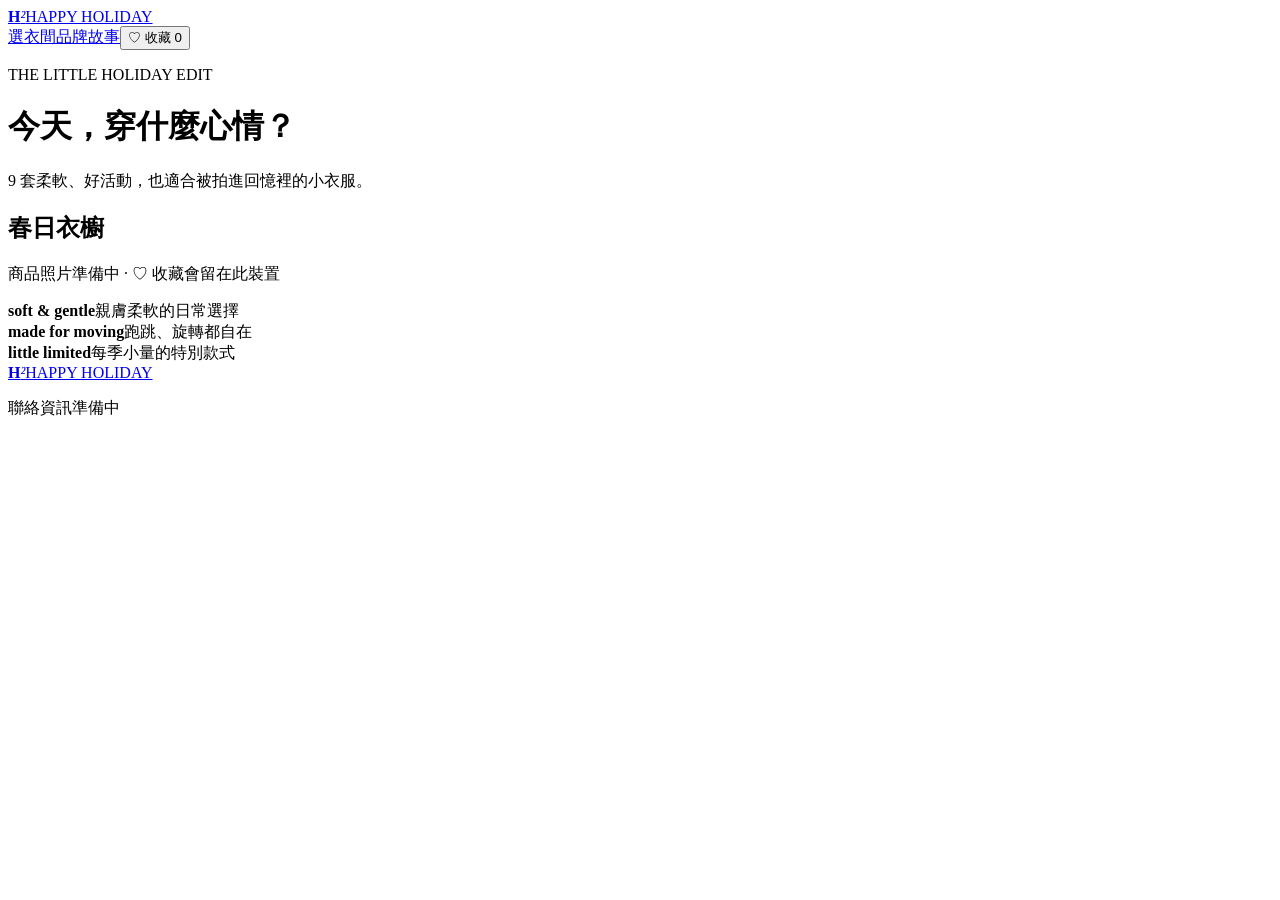
==== shop.html @ aeff5446 "Add shop.html" ====
<!doctype html><html lang="zh-Hant"><head><meta charset="utf-8"><meta name="viewport" content="width=device-width,initial-scale=1"><title>選衣間｜H平方</title><link rel="preconnect" href="https://fonts.googleapis.com"><link rel="preconnect" href="https://fonts.gstatic.com" crossorigin><link href="https://fonts.googleapis.com/css2?family=DM+Sans:wght@400;500;700&family=Lilita+One&family=Noto+Sans+TC:wght@400;500;700&display=swap" rel="stylesheet"><link rel="stylesheet" href="style.css"></head><body><nav class="site-nav"><a class="wordmark" href="index.html"><b>H</b><i>²</i><span>HAPPY HOLIDAY</span></a><div class="nav-links"><a href="shop.html">選衣間</a><a href="story.html">品牌故事</a><button class="bag" id="favCount">♡ 收藏 0</button></div></nav><header class="page-hero"><p class="eyebrow">THE LITTLE HOLIDAY EDIT</p><h1>今天，穿什麼心情？</h1><p>9 套柔軟、好活動，也適合被拍進回憶裡的小衣服。</p></header><main><section class="section"><div class="section-title"><h2>春日衣櫥</h2><p>商品照片準備中 · ♡ 收藏會留在此裝置</p></div><div class="products" id="products"></div></section><section class="benefits"><div><b>soft & gentle</b><span>親膚柔軟的日常選擇</span></div><div><b>made for moving</b><span>跑跳、旋轉都自在</span></div><div><b>little limited</b><span>每季小量的特別款式</span></div></section></main><footer class="footer"><a class="wordmark" href="index.html"><b>H</b><i>²</i><span>HAPPY HOLIDAY</span></a><p>聯絡資訊準備中</p></footer><dialog class="modal" id="detailModal"><div class="modal-inner"><div class="modal-top"><span class="eyebrow">H平方 KIDSWEAR</span><button class="modal-close" aria-label="關閉">×</button></div><h2 id="modalName"></h2><p id="modalDesc"></p><div class="sizes"><span>90</span><span>100</span><span>110</span><span>120</span></div><p class="eyebrow">目前為品牌展示版本，尚未開放線上付款。</p></div></dialog><script src="app.js"></script></body></html>
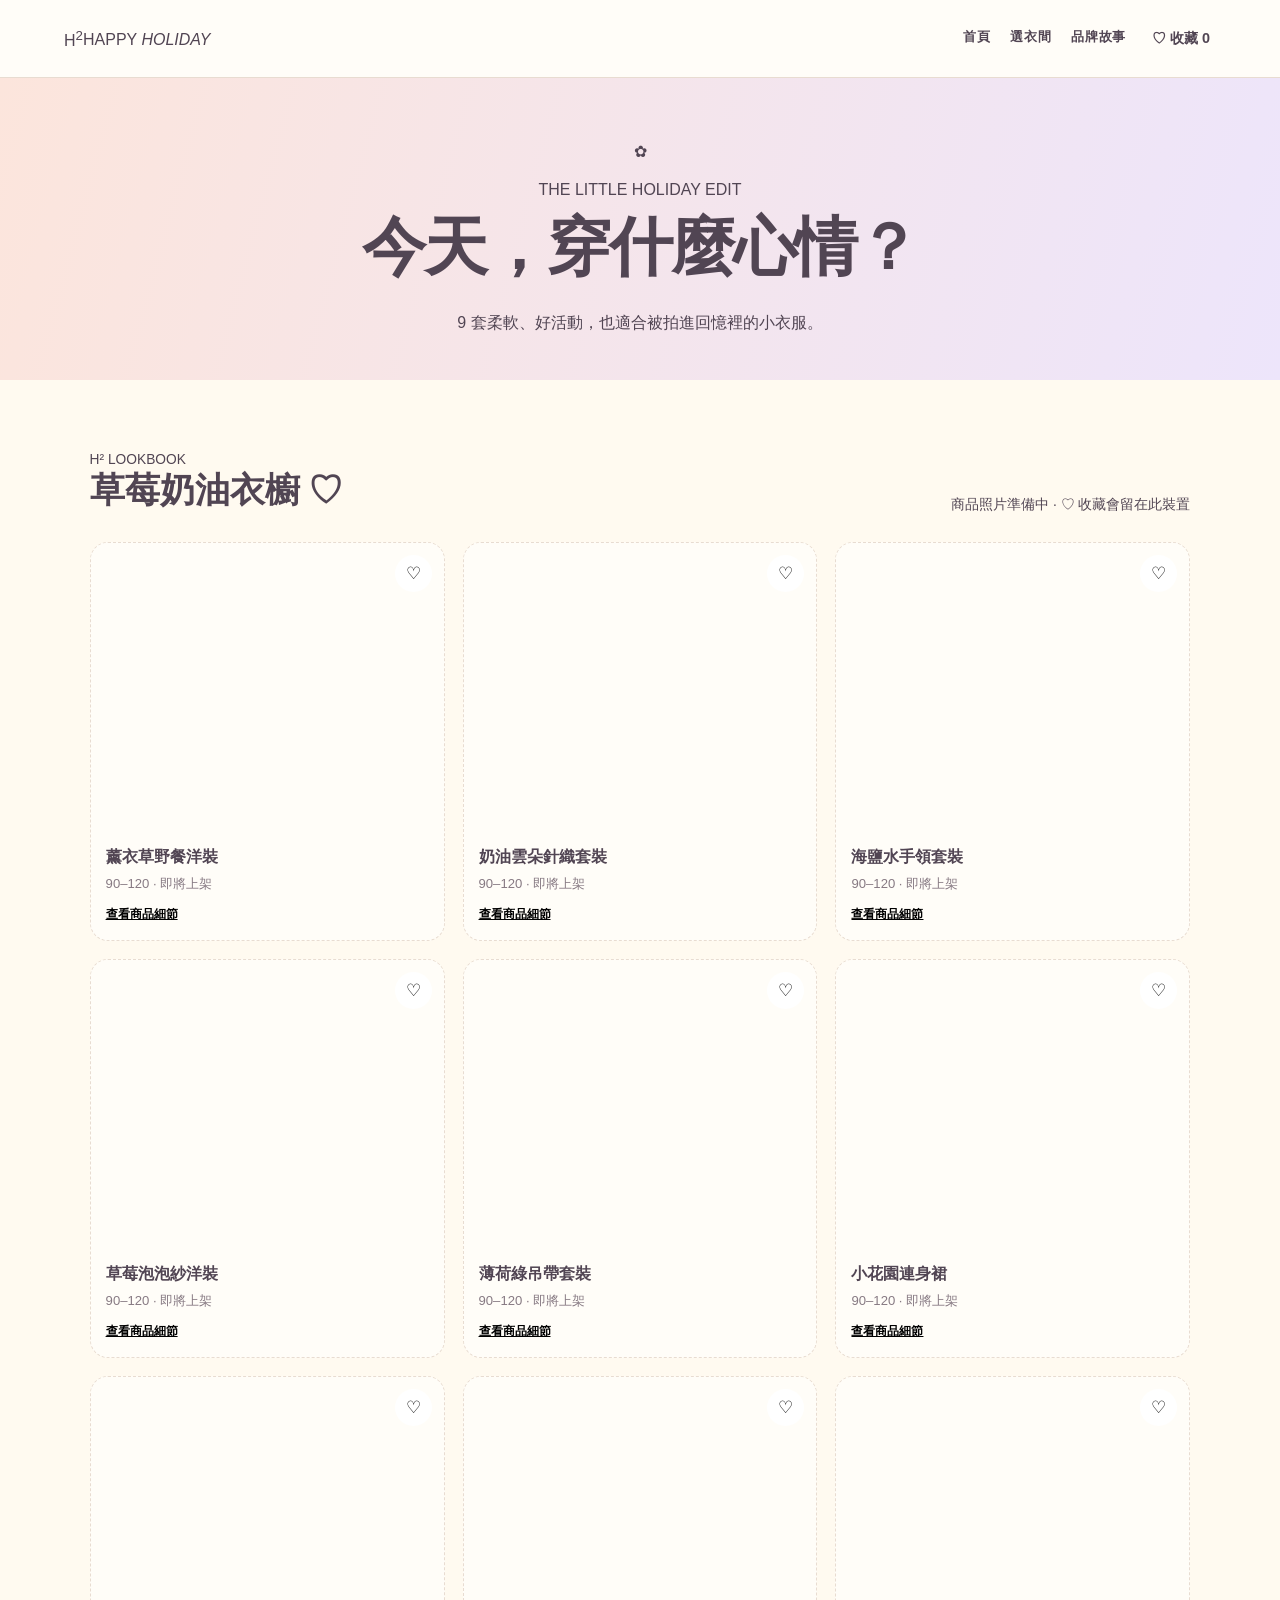
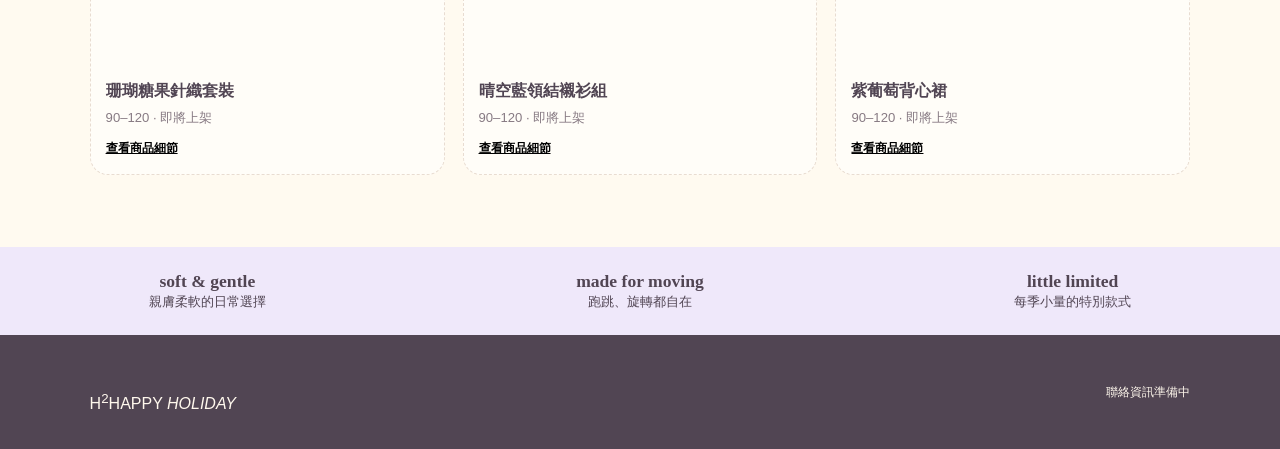
==== commit cd2c7bf3: "Restyle Happy Holiday dressing room" ====
--- a/shop.html
+++ b/shop.html
@@ -1 +1,11 @@
-<!doctype html><html lang="zh-Hant"><head><meta charset="utf-8"><meta name="viewport" content="width=device-width,initial-scale=1"><title>選衣間｜H平方</title><link rel="preconnect" href="https://fonts.googleapis.com"><link rel="preconnect" href="https://fonts.gstatic.com" crossorigin><link href="https://fonts.googleapis.com/css2?family=DM+Sans:wght@400;500;700&family=Lilita+One&family=Noto+Sans+TC:wght@400;500;700&display=swap" rel="stylesheet"><link rel="stylesheet" href="style.css"></head><body><nav class="site-nav"><a class="wordmark" href="index.html"><b>H</b><i>²</i><span>HAPPY HOLIDAY</span></a><div class="nav-links"><a href="shop.html">選衣間</a><a href="story.html">品牌故事</a><button class="bag" id="favCount">♡ 收藏 0</button></div></nav><header class="page-hero"><p class="eyebrow">THE LITTLE HOLIDAY EDIT</p><h1>今天，穿什麼心情？</h1><p>9 套柔軟、好活動，也適合被拍進回憶裡的小衣服。</p></header><main><section class="section"><div class="section-title"><h2>春日衣櫥</h2><p>商品照片準備中 · ♡ 收藏會留在此裝置</p></div><div class="products" id="products"></div></section><section class="benefits"><div><b>soft & gentle</b><span>親膚柔軟的日常選擇</span></div><div><b>made for moving</b><span>跑跳、旋轉都自在</span></div><div><b>little limited</b><span>每季小量的特別款式</span></div></section></main><footer class="footer"><a class="wordmark" href="index.html"><b>H</b><i>²</i><span>HAPPY HOLIDAY</span></a><p>聯絡資訊準備中</p></footer><dialog class="modal" id="detailModal"><div class="modal-inner"><div class="modal-top"><span class="eyebrow">H平方 KIDSWEAR</span><button class="modal-close" aria-label="關閉">×</button></div><h2 id="modalName"></h2><p id="modalDesc"></p><div class="sizes"><span>90</span><span>100</span><span>110</span><span>120</span></div><p class="eyebrow">目前為品牌展示版本，尚未開放線上付款。</p></div></dialog><script src="app.js"></script></body></html>
+<!doctype html>
+<html lang="zh-Hant">
+<head><meta charset="utf-8"><meta name="viewport" content="width=device-width,initial-scale=1"><title>選衣間｜H平方</title><link rel="stylesheet" href="style.css"></head>
+<body>
+  <nav class="site-nav"><a class="logo" href="index.html" aria-label="回到 H平方首頁"><span class="logo-h">H<sup>2</sup></span><span class="logo-type">HAPPY <i>HOLIDAY</i></span></a><div class="nav-links"><a href="index.html">首頁</a><a href="shop.html" aria-current="page">選衣間</a><a href="story.html">品牌故事</a><button class="bag" id="favCount">♡ 收藏 0</button></div></nav>
+  <header class="page-hero strawberry"><span class="hero-doodle">✿</span><p class="kicker">THE LITTLE HOLIDAY EDIT</p><h1>今天，穿什麼心情？</h1><p>9 套柔軟、好活動，也適合被拍進回憶裡的小衣服。</p></header>
+  <main><section class="section collection"><div class="section-title"><div><p class="kicker">H² LOOKBOOK</p><h2>草莓奶油衣櫥 <span>♡</span></h2></div><p>商品照片準備中 · ♡ 收藏會留在此裝置</p></div><div class="products" id="products"></div></section>
+  <section class="benefits"><div><b>soft &amp; gentle</b><span>親膚柔軟的日常選擇</span></div><div><b>made for moving</b><span>跑跳、旋轉都自在</span></div><div><b>little limited</b><span>每季小量的特別款式</span></div></section></main>
+  <footer class="footer"><div class="logo"><span class="logo-h">H<sup>2</sup></span><span class="logo-type">HAPPY <i>HOLIDAY</i></span></div><p>聯絡資訊準備中</p></footer>
+  <dialog class="modal" id="detailModal"><div class="modal-inner"><div class="modal-top"><span class="kicker">H平方 KIDSWEAR</span><button class="modal-close" aria-label="關閉">×</button></div><h2 id="modalName"></h2><p id="modalDesc"></p><div class="sizes"><span>90</span><span>100</span><span>110</span><span>120</span></div><p class="kicker">目前為品牌展示版本，尚未開放線上付款。</p></div></dialog><script src="app.js"></script>
+</body></html>
--- a/style.css
+++ b/style.css
@@ -0,0 +1,19 @@
+:root{--cream:#fffaf0;--ink:#514553;--pink:#f4b8cb;--lav:#cbbde7;--yellow:#f6dfa1;--line:#e8dcd1}*{box-sizing:border-box}body{margin:0;background:var(--cream);color:var(--ink);font-family:'DM Sans','Noto Sans TC',sans-serif}a{color:inherit;text-decoration:none}.home{overflow:hidden}.enter-nav,.site-nav{height:78px;padding:0 5vw;display:flex;align-items:center;justify-content:space-between;position:relative;z-index:4}.wordmark{display:grid;grid-template-columns:auto auto;line-height:.8;font-family:'Lilita One','Noto Sans TC',sans-serif;font-size:2.4rem}.wordmark i{font-style:normal;font-size:1rem;align-self:start}.wordmark span{grid-column:1/3;font-family:'DM Sans',sans-serif;font-size:.58rem;letter-spacing:.24em;margin-top:6px}.mini-link,.nav-links{font-size:.82rem;font-weight:700;letter-spacing:.05em}.candy-stage{height:calc(100svh - 78px);min-height:620px;position:relative;background:radial-gradient(circle at 80% 22%,#fff7ce 0 7%,transparent 7.2%),radial-gradient(circle at 16% 75%,#d6e9ff 0 12%,transparent 12.2%),linear-gradient(122deg,#f8c4d5,#fbe7d8 46%,#d9eff0);isolation:isolate;overflow:hidden}.cloud{position:absolute;border-radius:999px;background:#fff9eea6;filter:blur(1px)}.c1{width:37vw;height:12vw;right:-5vw;top:22%;transform:rotate(-16deg)}.c2{width:24vw;height:9vw;left:21%;bottom:13%;transform:rotate(12deg)}.hero-copy{position:absolute;z-index:2;left:10vw;top:18%;max-width:650px}.eyebrow{font-size:.7rem;letter-spacing:.18em;font-weight:700}.hero-copy h1{font-family:'Lilita One',sans-serif;margin:.25em 0;font-size:clamp(4.8rem,10vw,10rem);line-height:.78;letter-spacing:.015em;color:#fff9ec;text-shadow:4px 5px #d998b1;animation:bob 4s ease-in-out infinite}.hero-copy h1 span{display:block}.hero-copy h1 span+span{margin-left:13%;color:#fff4d4;text-shadow:4px 5px #b79ecf}.entry-buttons{display:flex;gap:13px;flex-wrap:wrap;margin-top:30px}.pill{min-width:170px;padding:15px 18px;border:1px solid #705d70;border-radius:18px;font-size:.98rem;font-weight:700;background:#ffffffa8;box-shadow:4px 5px #ffffff88;transition:.2s}.pill:hover{transform:translateY(-4px) rotate(-1deg)}.pill small{display:block;font-size:.62rem;letter-spacing:.13em;margin-bottom:3px}.pill.primary{background:#6e5a73;color:white;border-color:#6e5a73;box-shadow:4px 5px #b9a5c3}.story-button{background:#ffefb8;border-color:#c5a85c}.pill b{float:right}.float{position:absolute;font-family:'Lilita One',sans-serif;color:#fff6e7;text-shadow:2px 3px #af86a2;animation:drift 5s ease-in-out infinite}.one{font-size:3rem;left:9%;top:14%}.two{font-size:5rem;right:10%;top:12%;color:var(--yellow)}.three{font-size:4rem;left:47%;bottom:17%;color:var(--lav)}.four{font-size:4rem;right:33%;top:20%;color:#f6f0c9}.five{font-size:2.5rem;right:13%;bottom:24%;color:#fff}.mini-card{position:absolute;z-index:2;width:118px;height:118px;padding:25px 15px;border-radius:33px;font:1.45rem/1 'Lilita One',sans-serif;color:#fff9ec;text-align:center;transform:rotate(9deg);box-shadow:10px 12px #8b6e8c22}.card-a{right:19%;bottom:16%;background:#bba5d7}.card-b{right:5%;bottom:30%;background:#edacbd;transform:rotate(-11deg)}.ribbon{position:absolute;bottom:0;width:100%;padding:12px 0;white-space:nowrap;background:#736078;color:white;font-size:.76rem;letter-spacing:.14em;font-weight:bold}.site-nav{border-bottom:1px solid var(--line);background:#fffdf8;position:sticky;top:0;z-index:10}.nav-links{display:flex;gap:20px}.bag{border:0;background:none;color:var(--ink);font:inherit;font-size:.9rem;cursor:pointer}.page-hero{padding:64px 7vw 44px;text-align:center;background:linear-gradient(105deg,#fce5dc,#ede5fb)}.page-hero h1{font:600 clamp(2.6rem,5vw,4.8rem)/1 'Lilita One','Noto Sans TC';margin:0}.page-hero p{margin:15px auto 0;line-height:1.7}.section{padding:72px 7vw}.section-title{display:flex;justify-content:space-between;align-items:end;margin-bottom:28px}.section-title h2{font:600 2.2rem 'Lilita One','Noto Sans TC';margin:0}.section-title p{margin:0;font-size:.86rem}.products{display:grid;grid-template-columns:repeat(3,1fr);gap:18px}.product{background:#fffdf8;border:1px dashed var(--line);border-radius:18px;overflow:hidden;position:relative;transition:.2s}.product:hover{transform:translateY(-5px);box-shadow:0 15px 30px #795c6b20}.product-image{height:290px;background:#fffdf8}.product-info{padding:14px 15px 17px}.product-info h3{font-size:1rem;margin:0 0 7px}.product-info p{font-size:.82rem;margin:0;color:#877a83}.heart{position:absolute;right:12px;top:12px;border:0;background:#fff;border-radius:50%;width:37px;height:37px;font-size:1.05rem;cursor:pointer}.heart.active{background:#f4b8cb;color:white}.detail{margin-top:13px;border:0;background:none;padding:0;font:700 .78rem 'DM Sans','Noto Sans TC';text-decoration:underline;cursor:pointer}.benefits{display:grid;grid-template-columns:repeat(3,1fr);gap:18px;text-align:center;background:#efe8fa}.benefits div{padding:24px}.benefits b{font:600 1.1rem 'Lilita One','Noto Sans TC';display:block}.benefits span{font-size:.8rem}.footer{padding:36px 7vw;display:flex;justify-content:space-between;gap:24px;align-items:flex-end;background:#514553;color:#fff8ed}.footer .wordmark{color:#fff8ed}.footer p{font-size:.78rem}.modal{border:0;border-radius:24px;padding:0;width:min(580px,92vw);background:#fffdf8;color:var(--ink);box-shadow:0 20px 60px #40333f55}.modal::backdrop{background:#51455366}.modal-inner{padding:30px}.modal-top{display:flex;justify-content:space-between}.modal-close{border:0;background:none;font-size:1.5rem;cursor:pointer}.modal h2{font:600 2rem 'Lilita One','Noto Sans TC';margin:12px 0}.sizes{display:flex;gap:8px;margin:18px 0}.sizes span{border:1px solid var(--line);padding:7px 11px;border-radius:7px;font-size:.8rem}@keyframes bob{50%{transform:translateY(-10px) rotate(-1deg)}}@keyframes drift{50%{transform:translateY(-18px) rotate(8deg)}}@media(max-width:700px){.enter-nav,.site-nav{height:66px;padding:0 6vw}.nav-links{gap:12px;font-size:.7rem}.hero-copy{left:7vw;top:12%;max-width:340px}.hero-copy h1{font-size:5.1rem}.one{left:5%;top:8%}.two{right:7%;top:8%}.three{left:10%;bottom:22%}.four{display:none}.five{right:12%;bottom:18%}.mini-card{width:88px;height:88px;padding:19px 8px;font-size:1.1rem;border-radius:25px}.card-a{right:22%;bottom:11%}.card-b{right:4%;bottom:22%}.products{grid-template-columns:repeat(2,1fr);gap:12px}.product-image{height:190px}.section{padding:48px 6vw}.section-title h2{font-size:1.8rem}.benefits{grid-template-columns:1fr}.benefits div{padding:12px}.footer{align-items:flex-start;flex-direction:column}}
+
+
+/* 修正：標題行距與 H² 標誌間距 */
+.page-hero h1{line-height:1.26;letter-spacing:-.035em;padding:.08em 0}
+.wordmark{grid-template-columns:1.02em .26em;column-gap:0;align-items:start;line-height:.82}
+.wordmark b{grid-column:1;grid-row:1;letter-spacing:-.14em}
+.wordmark i{grid-column:2;grid-row:1;align-self:start;margin-left:-.22em;transform:translateY(-.09em);font-size:.76rem}
+.wordmark span{grid-column:1 / 3;grid-row:2;margin-top:6px;white-space:nowrap}
+@media(max-width:700px){.page-hero h1{line-height:1.3;font-size:clamp(2.35rem,11vw,3.4rem)}.wordmark{grid-template-columns:.98em .24em}.wordmark i{margin-left:-.19em}}
+
+
+/* 品牌故事版面 */
+.story{max-width:1080px;margin:0 auto;display:grid;grid-template-columns:minmax(240px,.85fr) minmax(0,1fr);gap:clamp(36px,7vw,76px);align-items:center}
+.story-art{min-height:330px;border-radius:46% 46% 34% 34%;background:radial-gradient(circle at 30% 24%,#fff7ce 0 11%,transparent 11.5%),linear-gradient(145deg,#f3bdce,#cbbde7 58%,#cfe7dd);box-shadow:0 15px 30px #795c6b20}
+.story-copy h1{margin:0 0 20px;font:600 clamp(2.25rem,4vw,3.6rem)/1.12 'Lilita One','Noto Sans TC',sans-serif}
+.story-copy p{font-size:1rem;line-height:1.9;color:#655a65}
+.story-contact{margin-top:25px;padding-top:18px;border-top:1px solid var(--line);font-size:.88rem;line-height:1.8}
+@media(max-width:700px){.story{grid-template-columns:1fr;gap:34px}.story-art{min-height:245px}.story-copy h1{font-size:2.25rem}}
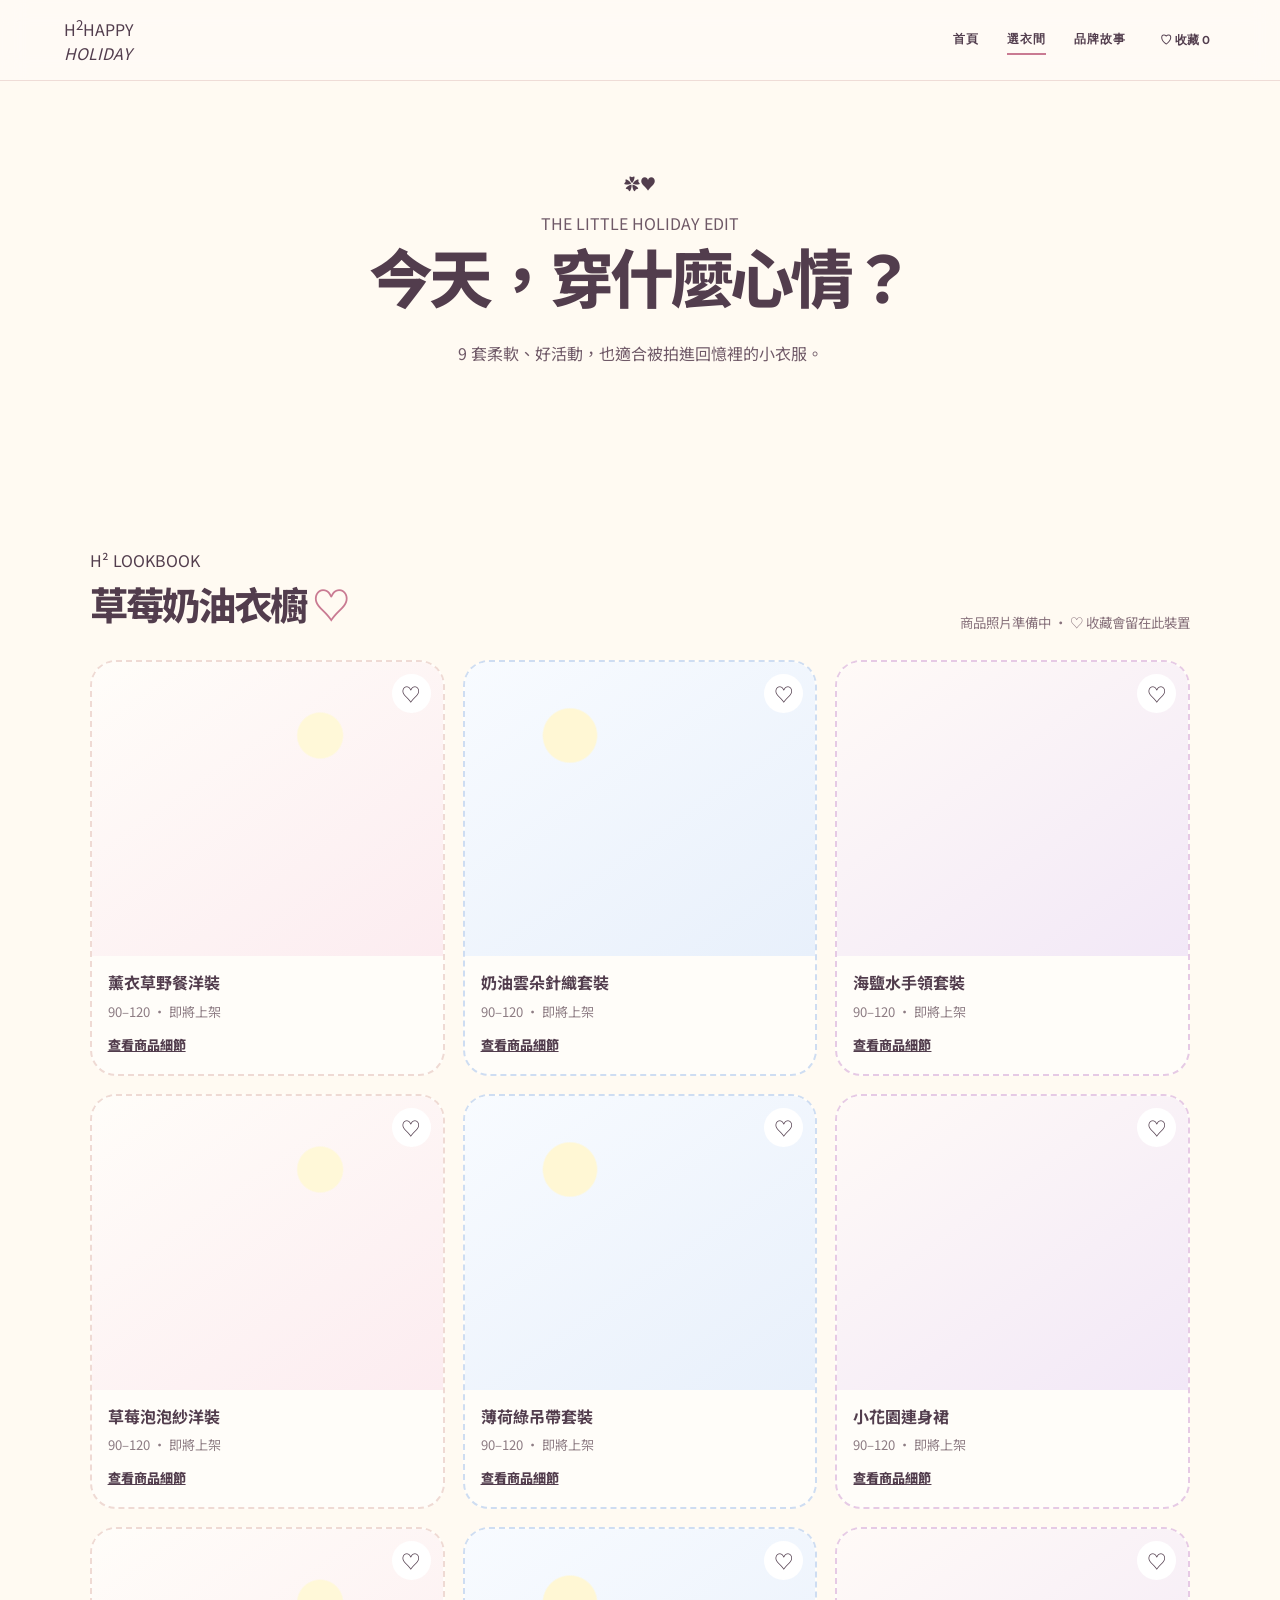
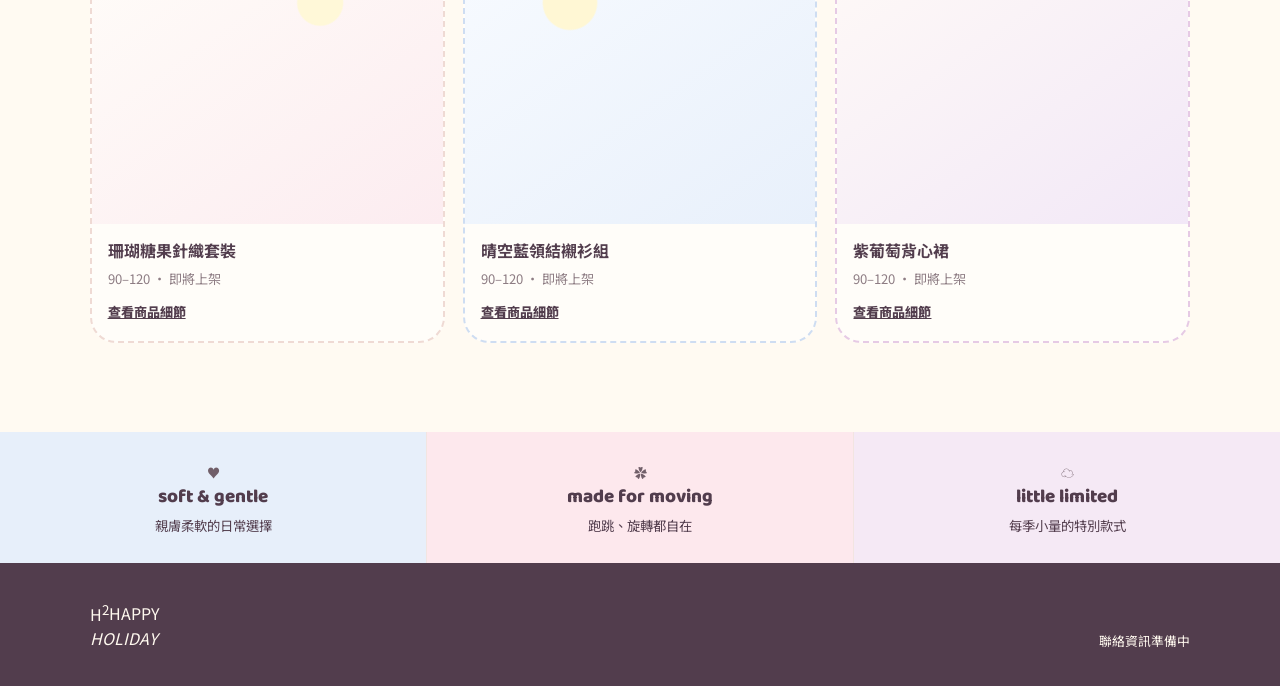
==== commit 44f3c27d: "Redesign dressing room layout" ====
--- a/shop.html
+++ b/shop.html
@@ -2,10 +2,10 @@
 <html lang="zh-Hant">
 <head><meta charset="utf-8"><meta name="viewport" content="width=device-width,initial-scale=1"><title>選衣間｜H平方</title><link rel="stylesheet" href="style.css"></head>
 <body>
-  <nav class="site-nav"><a class="logo" href="index.html" aria-label="回到 H平方首頁"><span class="logo-h">H<sup>2</sup></span><span class="logo-type">HAPPY <i>HOLIDAY</i></span></a><div class="nav-links"><a href="index.html">首頁</a><a href="shop.html" aria-current="page">選衣間</a><a href="story.html">品牌故事</a><button class="bag" id="favCount">♡ 收藏 0</button></div></nav>
-  <header class="page-hero strawberry"><span class="hero-doodle">✿</span><p class="kicker">THE LITTLE HOLIDAY EDIT</p><h1>今天，穿什麼心情？</h1><p>9 套柔軟、好活動，也適合被拍進回憶裡的小衣服。</p></header>
-  <main><section class="section collection"><div class="section-title"><div><p class="kicker">H² LOOKBOOK</p><h2>草莓奶油衣櫥 <span>♡</span></h2></div><p>商品照片準備中 · ♡ 收藏會留在此裝置</p></div><div class="products" id="products"></div></section>
-  <section class="benefits"><div><b>soft &amp; gentle</b><span>親膚柔軟的日常選擇</span></div><div><b>made for moving</b><span>跑跳、旋轉都自在</span></div><div><b>little limited</b><span>每季小量的特別款式</span></div></section></main>
-  <footer class="footer"><div class="logo"><span class="logo-h">H<sup>2</sup></span><span class="logo-type">HAPPY <i>HOLIDAY</i></span></div><p>聯絡資訊準備中</p></footer>
-  <dialog class="modal" id="detailModal"><div class="modal-inner"><div class="modal-top"><span class="kicker">H平方 KIDSWEAR</span><button class="modal-close" aria-label="關閉">×</button></div><h2 id="modalName"></h2><p id="modalDesc"></p><div class="sizes"><span>90</span><span>100</span><span>110</span><span>120</span></div><p class="kicker">目前為品牌展示版本，尚未開放線上付款。</p></div></dialog><script src="app.js"></script>
+<nav class="site-nav"><a class="brand" href="index.html" aria-label="回到 H平方首頁"><span class="brand-h">H<sup>2</sup></span><span class="brand-name">HAPPY<br><i>HOLIDAY</i></span></a><div class="nav-links"><a href="index.html">首頁</a><a href="shop.html" aria-current="page">選衣間</a><a href="story.html">品牌故事</a><button class="bag" id="favCount">♡ 收藏 0</button></div></nav>
+<header class="page-hero"><span class="hero-ornament left">✿</span><span class="hero-ornament right">♥</span><p class="eyebrow">THE LITTLE HOLIDAY EDIT</p><h1>今天，穿什麼心情？</h1><p>9 套柔軟、好活動，也適合被拍進回憶裡的小衣服。</p></header>
+<main><section class="section collection"><div class="section-title"><div><p class="eyebrow">H² LOOKBOOK</p><h2>草莓奶油衣櫥 <span>♡</span></h2></div><p>商品照片準備中 · ♡ 收藏會留在此裝置</p></div><div class="products" id="products"></div></section>
+<section class="benefits"><div><span>♥</span><b>soft &amp; gentle</b><small>親膚柔軟的日常選擇</small></div><div><span>✿</span><b>made for moving</b><small>跑跳、旋轉都自在</small></div><div><span>☁</span><b>little limited</b><small>每季小量的特別款式</small></div></section></main>
+<footer class="footer"><div class="brand"><span class="brand-h">H<sup>2</sup></span><span class="brand-name">HAPPY<br><i>HOLIDAY</i></span></div><p>聯絡資訊準備中</p></footer>
+<dialog class="modal" id="detailModal"><div class="modal-inner"><div class="modal-top"><span class="eyebrow">H平方 KIDSWEAR</span><button class="modal-close" aria-label="關閉">×</button></div><h2 id="modalName"></h2><p id="modalDesc"></p><div class="sizes"><span>90</span><span>100</span><span>110</span><span>120</span></div><p class="eyebrow">目前為品牌展示版本，尚未開放線上付款。</p></div></dialog><script src="app.js"></script>
 </body></html>
--- a/style.css
+++ b/style.css
@@ -1,19 +1,5 @@
-:root{--cream:#fffaf0;--ink:#514553;--pink:#f4b8cb;--lav:#cbbde7;--yellow:#f6dfa1;--line:#e8dcd1}*{box-sizing:border-box}body{margin:0;background:var(--cream);color:var(--ink);font-family:'DM Sans','Noto Sans TC',sans-serif}a{color:inherit;text-decoration:none}.home{overflow:hidden}.enter-nav,.site-nav{height:78px;padding:0 5vw;display:flex;align-items:center;justify-content:space-between;position:relative;z-index:4}.wordmark{display:grid;grid-template-columns:auto auto;line-height:.8;font-family:'Lilita One','Noto Sans TC',sans-serif;font-size:2.4rem}.wordmark i{font-style:normal;font-size:1rem;align-self:start}.wordmark span{grid-column:1/3;font-family:'DM Sans',sans-serif;font-size:.58rem;letter-spacing:.24em;margin-top:6px}.mini-link,.nav-links{font-size:.82rem;font-weight:700;letter-spacing:.05em}.candy-stage{height:calc(100svh - 78px);min-height:620px;position:relative;background:radial-gradient(circle at 80% 22%,#fff7ce 0 7%,transparent 7.2%),radial-gradient(circle at 16% 75%,#d6e9ff 0 12%,transparent 12.2%),linear-gradient(122deg,#f8c4d5,#fbe7d8 46%,#d9eff0);isolation:isolate;overflow:hidden}.cloud{position:absolute;border-radius:999px;background:#fff9eea6;filter:blur(1px)}.c1{width:37vw;height:12vw;right:-5vw;top:22%;transform:rotate(-16deg)}.c2{width:24vw;height:9vw;left:21%;bottom:13%;transform:rotate(12deg)}.hero-copy{position:absolute;z-index:2;left:10vw;top:18%;max-width:650px}.eyebrow{font-size:.7rem;letter-spacing:.18em;font-weight:700}.hero-copy h1{font-family:'Lilita One',sans-serif;margin:.25em 0;font-size:clamp(4.8rem,10vw,10rem);line-height:.78;letter-spacing:.015em;color:#fff9ec;text-shadow:4px 5px #d998b1;animation:bob 4s ease-in-out infinite}.hero-copy h1 span{display:block}.hero-copy h1 span+span{margin-left:13%;color:#fff4d4;text-shadow:4px 5px #b79ecf}.entry-buttons{display:flex;gap:13px;flex-wrap:wrap;margin-top:30px}.pill{min-width:170px;padding:15px 18px;border:1px solid #705d70;border-radius:18px;font-size:.98rem;font-weight:700;background:#ffffffa8;box-shadow:4px 5px #ffffff88;transition:.2s}.pill:hover{transform:translateY(-4px) rotate(-1deg)}.pill small{display:block;font-size:.62rem;letter-spacing:.13em;margin-bottom:3px}.pill.primary{background:#6e5a73;color:white;border-color:#6e5a73;box-shadow:4px 5px #b9a5c3}.story-button{background:#ffefb8;border-color:#c5a85c}.pill b{float:right}.float{position:absolute;font-family:'Lilita One',sans-serif;color:#fff6e7;text-shadow:2px 3px #af86a2;animation:drift 5s ease-in-out infinite}.one{font-size:3rem;left:9%;top:14%}.two{font-size:5rem;right:10%;top:12%;color:var(--yellow)}.three{font-size:4rem;left:47%;bottom:17%;color:var(--lav)}.four{font-size:4rem;right:33%;top:20%;color:#f6f0c9}.five{font-size:2.5rem;right:13%;bottom:24%;color:#fff}.mini-card{position:absolute;z-index:2;width:118px;height:118px;padding:25px 15px;border-radius:33px;font:1.45rem/1 'Lilita One',sans-serif;color:#fff9ec;text-align:center;transform:rotate(9deg);box-shadow:10px 12px #8b6e8c22}.card-a{right:19%;bottom:16%;background:#bba5d7}.card-b{right:5%;bottom:30%;background:#edacbd;transform:rotate(-11deg)}.ribbon{position:absolute;bottom:0;width:100%;padding:12px 0;white-space:nowrap;background:#736078;color:white;font-size:.76rem;letter-spacing:.14em;font-weight:bold}.site-nav{border-bottom:1px solid var(--line);background:#fffdf8;position:sticky;top:0;z-index:10}.nav-links{display:flex;gap:20px}.bag{border:0;background:none;color:var(--ink);font:inherit;font-size:.9rem;cursor:pointer}.page-hero{padding:64px 7vw 44px;text-align:center;background:linear-gradient(105deg,#fce5dc,#ede5fb)}.page-hero h1{font:600 clamp(2.6rem,5vw,4.8rem)/1 'Lilita One','Noto Sans TC';margin:0}.page-hero p{margin:15px auto 0;line-height:1.7}.section{padding:72px 7vw}.section-title{display:flex;justify-content:space-between;align-items:end;margin-bottom:28px}.section-title h2{font:600 2.2rem 'Lilita One','Noto Sans TC';margin:0}.section-title p{margin:0;font-size:.86rem}.products{display:grid;grid-template-columns:repeat(3,1fr);gap:18px}.product{background:#fffdf8;border:1px dashed var(--line);border-radius:18px;overflow:hidden;position:relative;transition:.2s}.product:hover{transform:translateY(-5px);box-shadow:0 15px 30px #795c6b20}.product-image{height:290px;background:#fffdf8}.product-info{padding:14px 15px 17px}.product-info h3{font-size:1rem;margin:0 0 7px}.product-info p{font-size:.82rem;margin:0;color:#877a83}.heart{position:absolute;right:12px;top:12px;border:0;background:#fff;border-radius:50%;width:37px;height:37px;font-size:1.05rem;cursor:pointer}.heart.active{background:#f4b8cb;color:white}.detail{margin-top:13px;border:0;background:none;padding:0;font:700 .78rem 'DM Sans','Noto Sans TC';text-decoration:underline;cursor:pointer}.benefits{display:grid;grid-template-columns:repeat(3,1fr);gap:18px;text-align:center;background:#efe8fa}.benefits div{padding:24px}.benefits b{font:600 1.1rem 'Lilita One','Noto Sans TC';display:block}.benefits span{font-size:.8rem}.footer{padding:36px 7vw;display:flex;justify-content:space-between;gap:24px;align-items:flex-end;background:#514553;color:#fff8ed}.footer .wordmark{color:#fff8ed}.footer p{font-size:.78rem}.modal{border:0;border-radius:24px;padding:0;width:min(580px,92vw);background:#fffdf8;color:var(--ink);box-shadow:0 20px 60px #40333f55}.modal::backdrop{background:#51455366}.modal-inner{padding:30px}.modal-top{display:flex;justify-content:space-between}.modal-close{border:0;background:none;font-size:1.5rem;cursor:pointer}.modal h2{font:600 2rem 'Lilita One','Noto Sans TC';margin:12px 0}.sizes{display:flex;gap:8px;margin:18px 0}.sizes span{border:1px solid var(--line);padding:7px 11px;border-radius:7px;font-size:.8rem}@keyframes bob{50%{transform:translateY(-10px) rotate(-1deg)}}@keyframes drift{50%{transform:translateY(-18px) rotate(8deg)}}@media(max-width:700px){.enter-nav,.site-nav{height:66px;padding:0 6vw}.nav-links{gap:12px;font-size:.7rem}.hero-copy{left:7vw;top:12%;max-width:340px}.hero-copy h1{font-size:5.1rem}.one{left:5%;top:8%}.two{right:7%;top:8%}.three{left:10%;bottom:22%}.four{display:none}.five{right:12%;bottom:18%}.mini-card{width:88px;height:88px;padding:19px 8px;font-size:1.1rem;border-radius:25px}.card-a{right:22%;bottom:11%}.card-b{right:4%;bottom:22%}.products{grid-template-columns:repeat(2,1fr);gap:12px}.product-image{height:190px}.section{padding:48px 6vw}.section-title h2{font-size:1.8rem}.benefits{grid-template-columns:1fr}.benefits div{padding:12px}.footer{align-items:flex-start;flex-direction:column}}
-
-
-/* 修正：標題行距與 H² 標誌間距 */
-.page-hero h1{line-height:1.26;letter-spacing:-.035em;padding:.08em 0}
-.wordmark{grid-template-columns:1.02em .26em;column-gap:0;align-items:start;line-height:.82}
-.wordmark b{grid-column:1;grid-row:1;letter-spacing:-.14em}
-.wordmark i{grid-column:2;grid-row:1;align-self:start;margin-left:-.22em;transform:translateY(-.09em);font-size:.76rem}
-.wordmark span{grid-column:1 / 3;grid-row:2;margin-top:6px;white-space:nowrap}
-@media(max-width:700px){.page-hero h1{line-height:1.3;font-size:clamp(2.35rem,11vw,3.4rem)}.wordmark{grid-template-columns:.98em .24em}.wordmark i{margin-left:-.19em}}
-
-
-/* 品牌故事版面 */
-.story{max-width:1080px;margin:0 auto;display:grid;grid-template-columns:minmax(240px,.85fr) minmax(0,1fr);gap:clamp(36px,7vw,76px);align-items:center}
-.story-art{min-height:330px;border-radius:46% 46% 34% 34%;background:radial-gradient(circle at 30% 24%,#fff7ce 0 11%,transparent 11.5%),linear-gradient(145deg,#f3bdce,#cbbde7 58%,#cfe7dd);box-shadow:0 15px 30px #795c6b20}
-.story-copy h1{margin:0 0 20px;font:600 clamp(2.25rem,4vw,3.6rem)/1.12 'Lilita One','Noto Sans TC',sans-serif}
-.story-copy p{font-size:1rem;line-height:1.9;color:#655a65}
-.story-contact{margin-top:25px;padding-top:18px;border-top:1px solid var(--line);font-size:.88rem;line-height:1.8}
-@media(max-width:700px){.story{grid-template-columns:1fr;gap:34px}.story-art{min-height:245px}.story-copy h1{font-size:2.25rem}}
+@import url('https://fonts.googleapis.com/css2?family=Baloo+2:wght@500;600;700;800&family=DM+Sans:wght@500;700&family=Noto+Sans+TC:wght@400;500;700&display=swap');
+:root{--cream:#fffaf2;--milk:#fff7f2;--pink:#f2afbc;--blush:#e7a2b3;--rose:#c97a92;--wine:#9e182b;--blue:#bed0ee;--blue-deep:#92afd6;--ink:#523d4d;--line:#efdcd7;--lav:#d8c8e7}*{box-sizing:border-box}html{font-size:16px}body{margin:0;min-width:320px;overflow-x:hidden;background:var(--cream);color:var(--ink);font-family:'Noto Sans TC',system-ui,sans-serif}a{color:inherit;text-decoration:none}button{font-family:inherit}.topbar,.site-nav{min-height:78px;padding:15px clamp(20px,5vw,80px);display:flex;align-items:center;justify-content:space-between;gap:24px;position:relative;z-index:5}.site-nav{position:sticky;top:0;background:#fffaf6ed;border-bottom:1px solid var(--line);backdrop-filter:blur(12px)}.logo{display:inline-flex;align-items:center;gap:10px;line-height:1;white-space:nowrap}.logo-h{display:inline-block;font:800 2.75rem/.7 'Baloo 2',sans-serif;letter-spacing:-.16em;color:var(--rose)}.logo-h sup{display:inline-block;position:relative;top:-.72em;left:-.14em;font-size:.38em;letter-spacing:0}.logo-type{display:flex;flex-direction:column;font:800 .65rem/1.02 'DM Sans',sans-serif;letter-spacing:.15em;color:var(--ink)}.logo-type i{margin-top:3px;font-style:normal;color:var(--rose)}.season,.nav-links{font:700 .72rem 'DM Sans',sans-serif;letter-spacing:.09em}.nav-links{display:flex;align-items:center;gap:clamp(12px,2.2vw,28px)}.nav-links a{padding:6px 0;border-bottom:2px solid transparent}.nav-links a[aria-current=page]{border-color:var(--rose)}.bag{border:0;background:transparent;font:inherit;color:var(--ink);cursor:pointer;white-space:nowrap}
+.landing{position:relative;min-height:calc(100svh - 78px);display:flex;align-items:center;padding:clamp(55px,8vw,105px) clamp(22px,10vw,150px) 72px;overflow:hidden;background:radial-gradient(circle at 75% 20%,#fff9df 0 7%,transparent 7.2%),radial-gradient(circle at 18% 76%,#c9d9f1 0 12%,transparent 12.4%),linear-gradient(128deg,#f8dce0 0%,#f9e6e2 48%,#dce7f5 100%)}.landing:before{content:'';position:absolute;inset:0;opacity:.35;background-image:radial-gradient(#fff 1px,transparent 1px);background-size:18px 18px;mask-image:linear-gradient(to bottom,transparent,#000 25%,#000 78%,transparent)}.landing-copy{position:relative;z-index:2;max-width:720px}.kicker{margin:0;font:800 .7rem/1.3 'DM Sans',sans-serif;letter-spacing:.18em}.tiny-heart{margin:3px 0 -9px;color:var(--rose);font-size:1.4rem}.landing h1{margin:0;font:800 clamp(4.6rem,11vw,10.5rem)/.74 'Baloo 2','Noto Sans TC',sans-serif;letter-spacing:-.08em;color:#fff8ec;text-shadow:4px 5px 0 var(--rose),8px 9px 0 #fff8ed}.landing h1 span{margin-left:12%;color:#f6b6c7;text-shadow:4px 5px 0 var(--blue-deep),8px 9px 0 #fff8ed}.landing-note{margin:28px 0 0;font-size:1.03rem;font-weight:600}.landing-actions{display:grid;grid-template-columns:repeat(2,minmax(0,228px));gap:14px;margin-top:28px}.candy-button{display:flex;align-items:center;justify-content:space-between;gap:9px;min-height:78px;padding:13px 17px;border:2px solid var(--rose);border-radius:23px;background:#fff9ef;color:var(--ink);box-shadow:4px 5px 0 #fff5ee;font-size:1.08rem;font-weight:800;transition:.2s}.candy-button:hover{transform:translateY(-4px) rotate(-1deg)}.candy-button small{display:block;margin-bottom:4px;font:700 .58rem 'DM Sans',sans-serif;letter-spacing:.1em}.candy-button.primary{background:var(--rose);color:white;box-shadow:4px 5px 0 var(--blue-deep);border-color:var(--rose)}.sticker{position:absolute;z-index:1;font-family:'Baloo 2',sans-serif;font-weight:800;filter:drop-shadow(3px 4px 0 #fff8ed);animation:float 5s ease-in-out infinite}.heart{font-size:4.5rem;color:var(--pink)}.flower{font-size:4.2rem;color:#fff6d9;text-shadow:2px 3px var(--rose)}.star{font-size:3rem;color:#fffaf1;text-shadow:2px 3px var(--blue-deep)}.cherry{font-size:2.6rem;letter-spacing:-.22em;color:var(--wine)}.one{left:9%;top:12%}.two{right:25%;top:15%}.three{right:10%;top:11%}.four{right:15%;bottom:25%}.cloud{position:absolute;border-radius:999px;background:#fffaf3ad;filter:blur(1px)}.cloud-a{width:min(36vw,540px);height:min(12vw,180px);right:-5vw;top:31%;transform:rotate(-16deg)}.cloud-b{width:min(25vw,360px);height:min(9vw,130px);left:21%;bottom:12%;transform:rotate(12deg)}.mini-badge{position:absolute;z-index:2;display:grid;place-items:center;width:clamp(92px,10vw,125px);aspect-ratio:1;border-radius:48% 52% 45% 55%;font:800 clamp(1rem,1.6vw,1.38rem)/.95 'Baloo 2',sans-serif;text-align:center;color:white;box-shadow:7px 9px #fff8ed;transform:rotate(10deg)}.badge-pink{right:18%;bottom:17%;background:var(--pink)}.badge-blue{right:5%;bottom:31%;background:var(--blue-deep);transform:rotate(-11deg)}.bottom-strip{position:absolute;bottom:0;left:0;width:100%;padding:11px 0;overflow:hidden;white-space:nowrap;background:var(--rose);color:#fff9ef;font:800 .69rem 'DM Sans',sans-serif;letter-spacing:.15em}
+.page-hero{position:relative;padding:clamp(56px,7vw,92px) 20px clamp(50px,6vw,75px);overflow:hidden;text-align:center}.page-hero.strawberry{background:linear-gradient(116deg,#f9dfe2,#fceee7 55%,#e6edf8)}.hero-doodle{position:absolute;right:11%;top:20%;font:800 5rem 'Baloo 2';color:#fff6dc;text-shadow:3px 3px var(--pink)}.page-hero h1{position:relative;margin:.18em 0 0;font:800 clamp(2.75rem,5vw,5rem)/1.2 'Baloo 2','Noto Sans TC',sans-serif;letter-spacing:-.06em}.page-hero p:not(.kicker){position:relative;max-width:550px;margin:14px auto 0;color:#6f5967;font-size:1rem;line-height:1.75}.section{width:min(100%,1440px);margin:auto;padding:clamp(52px,7vw,96px) clamp(20px,7vw,102px)}.collection{background:var(--cream)}.section-title{display:flex;flex-wrap:wrap;gap:16px;justify-content:space-between;align-items:end;margin-bottom:28px}.section-title h2{margin:5px 0 0;font:800 clamp(2rem,3vw,2.8rem)/1.15 'Baloo 2','Noto Sans TC',sans-serif;letter-spacing:-.05em}.section-title h2 span{color:var(--rose)}.section-title>p{margin:0;color:#88727c;font-size:.84rem}.products{display:grid;grid-template-columns:repeat(3,minmax(0,1fr));gap:18px}.product{min-width:0;position:relative;overflow:hidden;border:2px dashed #efdad4;border-radius:26px;background:#fffdf9;transition:.2s}.product:nth-child(3n+2){border-color:#ceddf2}.product:nth-child(3n+3){border-color:#e6cae5}.product:hover{transform:translateY(-5px);box-shadow:0 13px 28px #c98c9a26}.product-image{height:clamp(190px,23vw,300px);background:radial-gradient(circle at 65% 25%,#fff8d8 0 7%,transparent 7.5%),linear-gradient(145deg,#fffdf9,#fcecf0)}.product:nth-child(3n+2) .product-image{background:radial-gradient(circle at 30% 25%,#fff7d4 0 8%,transparent 8.5%),linear-gradient(145deg,#f8fbff,#e8f0fb)}.product:nth-child(3n+3) .product-image{background:linear-gradient(145deg,#fffaf7,#f2e8f7)}.product-info{padding:15px 16px 19px}.product-info h3{margin:0 0 7px;font-size:1rem;line-height:1.45}.product-info p{margin:0;color:#8d7c83;font-size:.82rem}.heart{position:absolute;right:12px;top:12px;width:39px;height:39px;border:0;border-radius:50%;background:white;color:var(--ink);font-size:1.22rem;cursor:pointer}.heart.active{background:var(--pink);color:white}.detail{margin-top:14px;padding:0;border:0;background:transparent;color:var(--ink);font-size:.82rem;font-weight:800;text-decoration:underline;cursor:pointer}.benefits{display:grid;grid-template-columns:repeat(3,minmax(0,1fr));gap:1px;background:#f2e5e1}.benefits div{padding:27px 20px;background:#e7effa;text-align:center}.benefits div:nth-child(2){background:#fde8ed}.benefits div:nth-child(3){background:#f5e9f5}.benefits b{display:block;font:800 1.18rem 'Baloo 2',sans-serif}.benefits span{display:block;margin-top:4px;color:#715f69;font-size:.82rem}.footer{display:flex;align-items:flex-end;justify-content:space-between;gap:24px;padding:36px clamp(20px,7vw,102px);background:var(--ink);color:#fff9ef}.footer .logo-h{color:#f7b7c7}.footer .logo-type{color:white}.footer .logo-type i{color:#bcd0ed}.footer p{margin:0;font-size:.8rem}.modal{width:min(580px,calc(100vw - 32px));border:0;border-radius:28px;background:#fffdf9;color:var(--ink);box-shadow:0 22px 60px #523d4d55}.modal::backdrop{background:#523d4d66}.modal-inner{padding:30px}.modal-top{display:flex;justify-content:space-between}.modal-close{border:0;background:transparent;font-size:1.5rem}.modal h2{font:800 2rem 'Baloo 2','Noto Sans TC',sans-serif}.sizes{display:flex;flex-wrap:wrap;gap:8px}.sizes span{padding:7px 11px;border:1px solid var(--line);border-radius:10px;font-size:.82rem}
+.story{display:grid;grid-template-columns:minmax(250px,.85fr) minmax(0,1fr);gap:clamp(38px,8vw,90px);align-items:center;max-width:1130px}.story-art{position:relative;min-height:365px;overflow:hidden;border-radius:48% 48% 36% 36%;background:radial-gradient(circle at 28% 22%,#fff8d9 0 10%,transparent 10.5%),linear-gradient(145deg,#f6c3cf,#f9e8e8 56%,#ccdaef);box-shadow:10px 13px 0 #e6c8d1}.art-h{position:absolute;left:50%;top:50%;transform:translate(-50%,-50%);font:800 clamp(6rem,14vw,10rem)/.7 'Baloo 2';letter-spacing:-.15em;color:#fff8ec;text-shadow:5px 6px var(--rose)}.art-h sup{position:relative;top:-.62em;font-size:.35em}.art-heart{position:absolute;left:15%;top:13%;font-size:3rem;color:var(--rose)}.art-flower{position:absolute;right:14%;bottom:13%;font:800 3.5rem 'Baloo 2';color:#fff8d9;text-shadow:2px 3px var(--blue-deep)}.story-copy h1{margin:4px 0 21px;font:800 clamp(2.5rem,4vw,4rem)/1.12 'Baloo 2','Noto Sans TC',sans-serif;letter-spacing:-.06em}.story-copy h1 em{font-style:normal;color:var(--rose)}.story-copy p{font-size:1rem;line-height:2;color:#6e5965}.story-contact{margin-top:25px;padding-top:18px;border-top:2px dashed var(--line);font-size:.88rem;line-height:1.9}@keyframes float{50%{transform:translateY(-12px) rotate(7deg)}}@media(max-width:760px){.topbar,.site-nav{min-height:68px;padding:13px 20px}.logo-h{font-size:2.25rem}.logo-type{font-size:.57rem}.season{display:none}.nav-links{gap:11px;font-size:.67rem;letter-spacing:.02em}.nav-links a:first-child{display:none}.bag{font-size:.67rem}.landing{min-height:calc(100svh - 68px);align-items:flex-start;padding:clamp(60px,15vw,86px) 7vw 72px}.landing h1{font-size:clamp(4.25rem,19vw,6.4rem)}.landing h1 span{margin-left:7%}.landing-actions{grid-template-columns:1fr;margin-top:24px}.candy-button{min-height:68px}.one{left:6%;top:8%;font-size:3rem}.two{display:none}.three{right:7%;top:9%;font-size:2.2rem}.four{right:12%;bottom:21%}.mini-badge{width:78px;font-size:.92rem}.badge-pink{right:18%;bottom:11%}.badge-blue{right:1%;bottom:24%}.cloud-a{width:58vw;height:18vw}.cloud-b{width:48vw;height:16vw}.page-hero{padding-top:53px}.hero-doodle{font-size:3.5rem;right:5%;top:15%}.products{grid-template-columns:repeat(2,minmax(0,1fr));gap:12px}.product{border-radius:20px}.product-image{height:155px}.product-info{padding:12px}.product-info h3{font-size:.9rem}.benefits{grid-template-columns:1fr}.benefits div{padding:16px}.footer{align-items:flex-start;flex-direction:column;padding-top:29px;padding-bottom:29px}.story{grid-template-columns:1fr;gap:38px}.story-art{min-height:260px}.story-copy h1{font-size:2.45rem}.story-copy p{font-size:.95rem;line-height:1.9}}@media(max-width:390px){.nav-links{gap:8px;font-size:.61rem}.bag{font-size:.61rem}.product-image{height:135px}}
